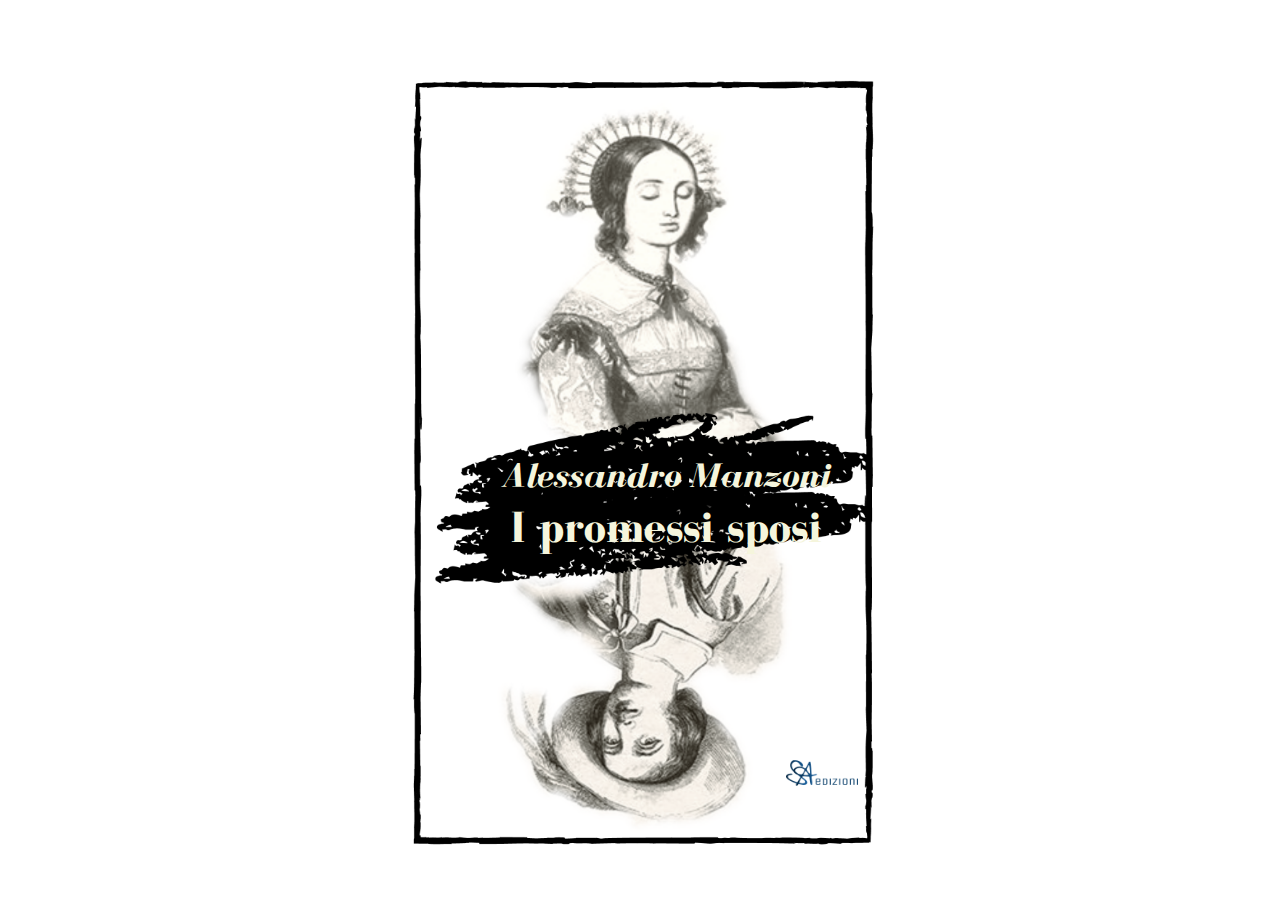
==== book cover - kindle dimensioni canva.html @ 3db3572e "asdf" ====
<hmtl>
    <head> 
        <meta charset="utf-8">
        <title> paper book cover </title>
        <link rel="stylesheet" type="text/css" href="stylesheet-kindle dimensioni canva.css"> 
        <style id="css" type="text/css" href="stylesheet.css"></style>
        <link rel="icon" href="logo-libro.png">
    </head>
<body>
   
    <div class="book-cover">
        <div class="text-cover">
        <p class="author"> Alessandro Manzoni</p>
        <p class="title">I promessi sposi</p>
        </div>
    <img class="cover-img" src="img/sfondo-kindle.png" alt="cover promessi sposi">
    <img class="logo" src="img/logo.png" alt="logo publishing house">
    </div>
   
    
</body>
</hmtl>
---- stylesheet-kindle dimensioni canva.css ----
@font-face
{font-family: BodoniFLF-BoldItalic;
        src: url('font/BodoniFLF-BoldItalic.ttf') format('truetype');}
@font-face 
{font-family: BodoniFLF-Bold;
        src: url('font/BodoniFLF-Bold.ttf') format('truetype');}





.book-cover{text-align: center;
            position: relative;
            margin-top:5%;
        }

.author{font-family: BodoniFLF-BoldItalic;
        font-size: 35px;
       
        text-align: center;      
        }

.title{font-family: BodoniFLF-Bold;
        font-size: 45px;
        margin-top: -30px;  
        text-align: center;    
        }

.text-cover{position: absolute; 
        white-space: nowrap;
        margin-top: 358px; 
        margin-left: 39%;
        color:beige;
        }

.logo{position: absolute;
        margin-top:53%;   
        margin-left:-9%; 
        width:80px;
        }

.cover-img{ text-align:center;
        width:512px; 
        height: 800px;
}


/*media queries for viewing the book cover from devices smaller than a computer*/
@media (width:1024px){.text-cover{margin-left: 35%;                   
                                  }

                      .logo{margin-top:71%;
                            margin-left:-12%; 
                            }
}
              
@media (max-width: 992px){ .text-cover{margin-left: 35%;                   
                                      }

                          .logo{margin-top:74%;   
                                margin-left:-12%; 
                                }

 }
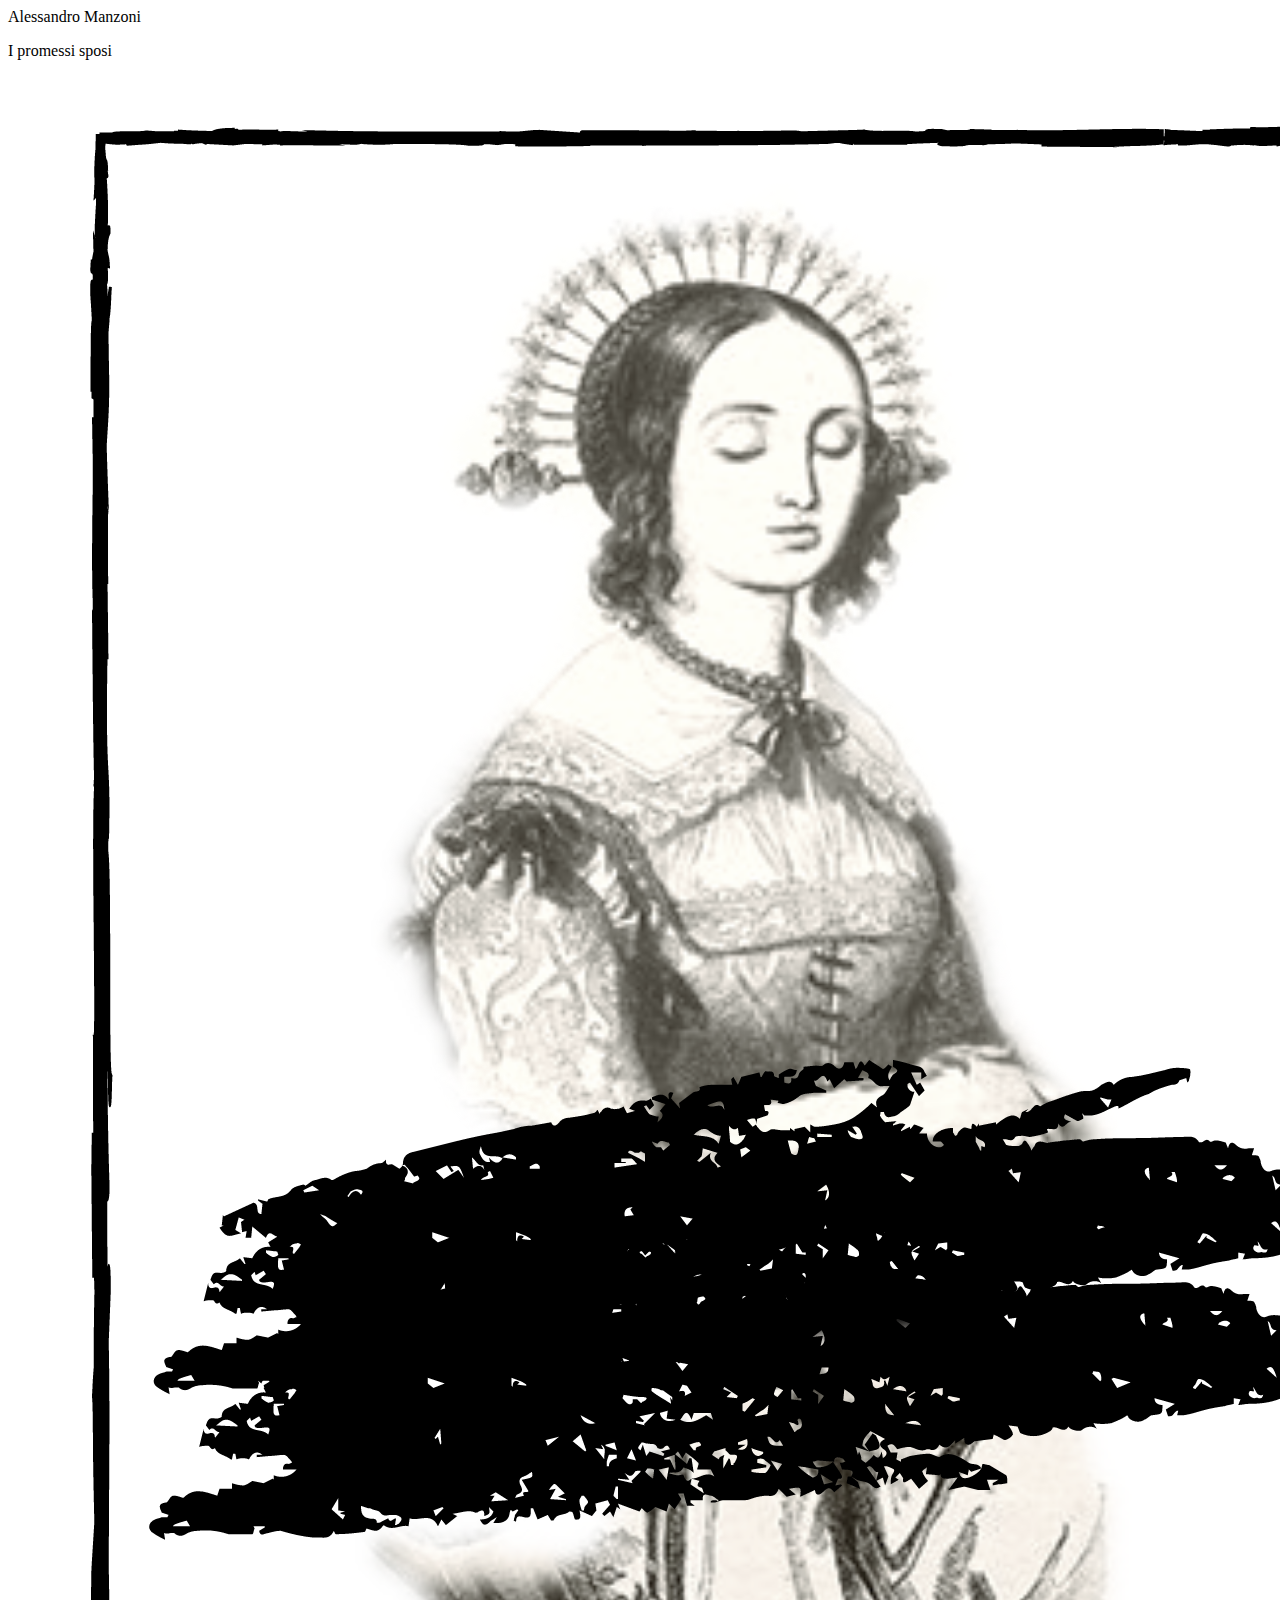
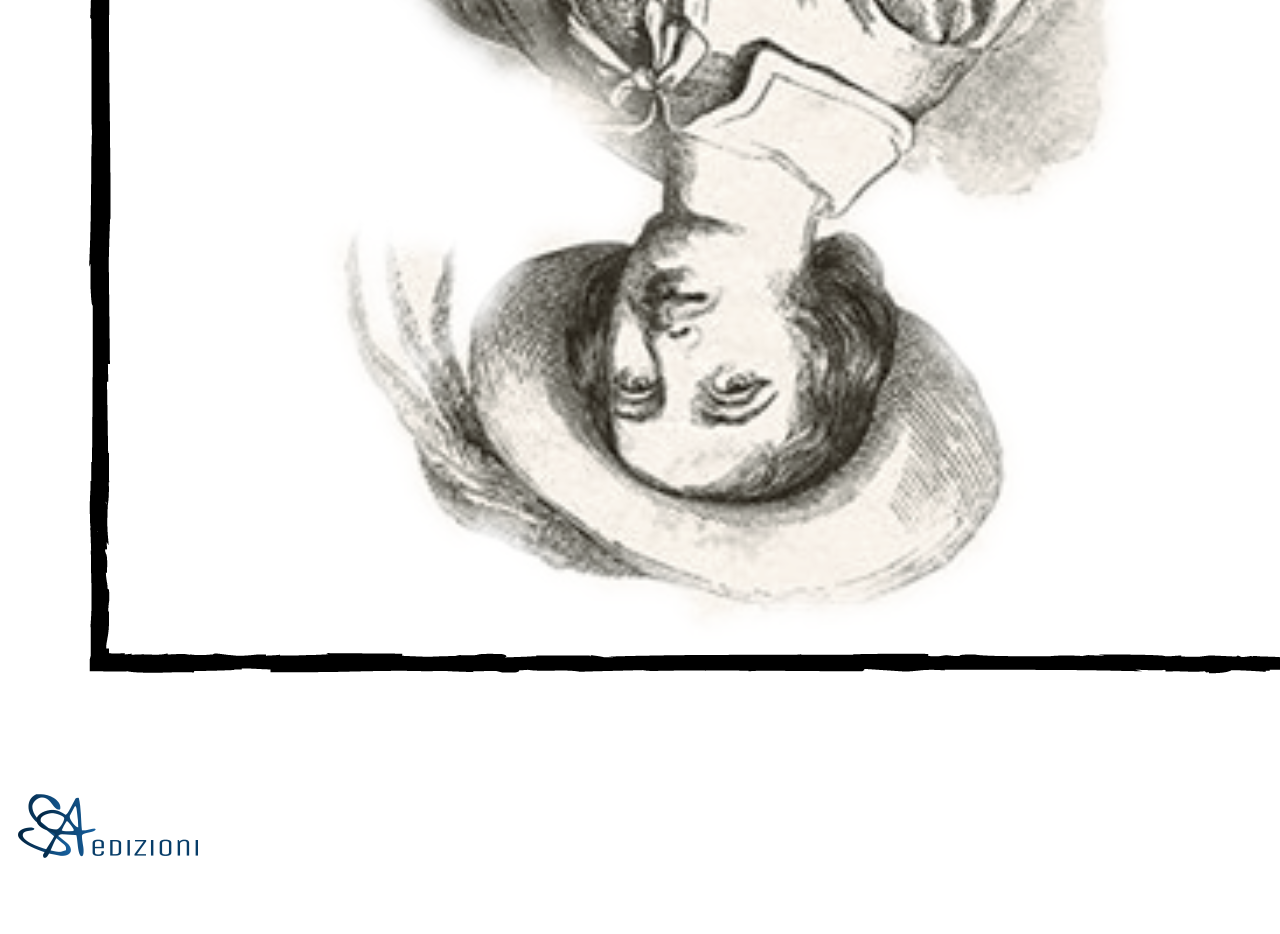
==== commit 3029b1f9: "ij" ====
--- a/book cover - kindle dimensioni canva.html
+++ b/book cover - kindle dimensioni canva.html
@@ -2,7 +2,7 @@
     <head> 
         <meta charset="utf-8">
         <title> paper book cover </title>
-        <link rel="stylesheet" type="text/css" href="stylesheet-kindle dimensioni canva.css"> 
+        <link rel="stylesheet" type="text/css" href="stylesheet-kindle2.css"> 
         <style id="css" type="text/css" href="stylesheet.css"></style>
         <link rel="icon" href="logo-libro.png">
     </head>
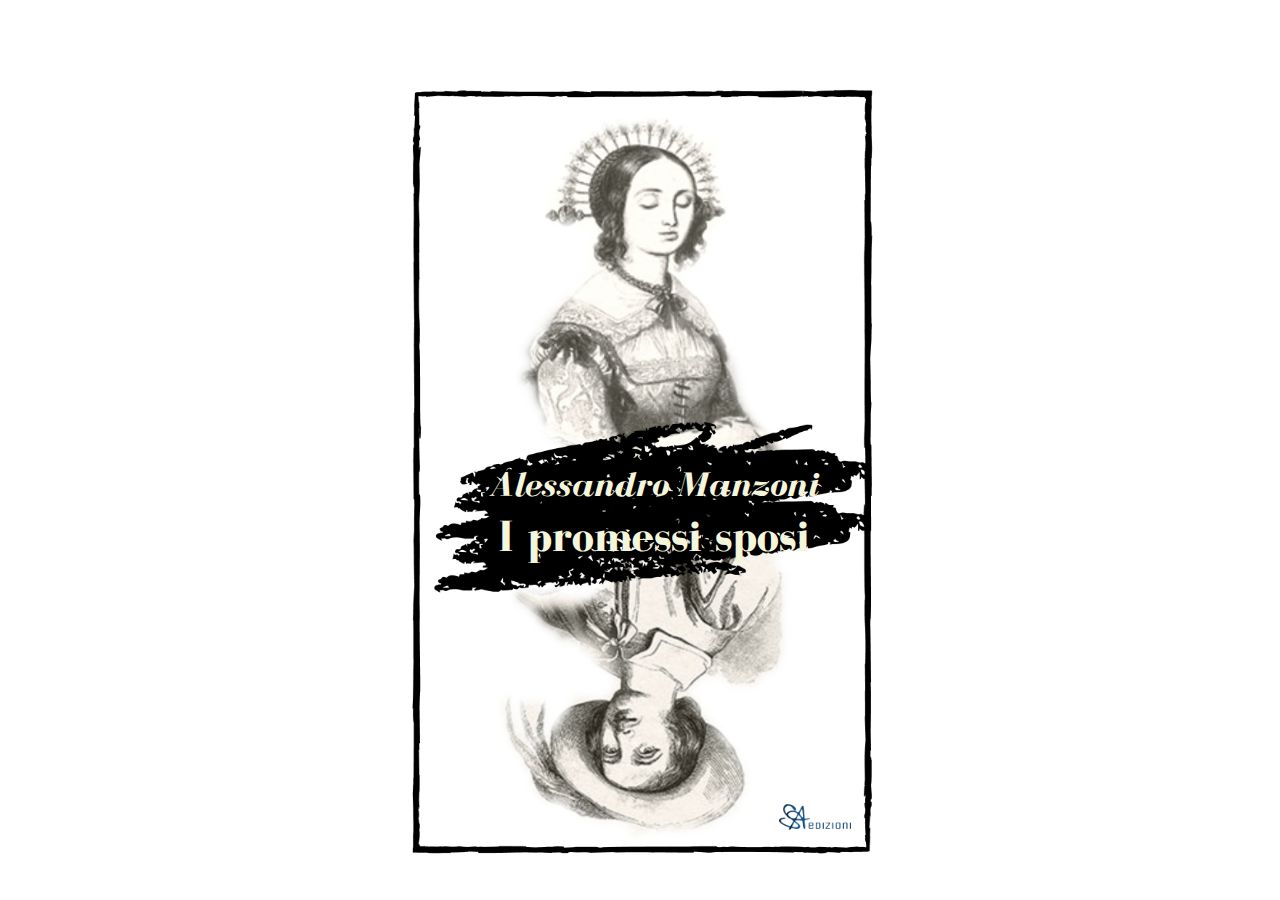
==== commit 0ecb0878: "lj" ====
--- a/book cover - kindle dimensioni canva.html
+++ b/book cover - kindle dimensioni canva.html
@@ -2,7 +2,7 @@
     <head> 
         <meta charset="utf-8">
         <title> paper book cover </title>
-        <link rel="stylesheet" type="text/css" href="stylesheet-kindle2.css"> 
+        <link rel="stylesheet" type="text/css" href="stylesheet-kindle.css"> 
         <style id="css" type="text/css" href="stylesheet.css"></style>
         <link rel="icon" href="logo-libro.png">
     </head>
--- a/stylesheet-kindle.css
+++ b/stylesheet-kindle.css
@@ -0,0 +1,51 @@
+@font-face
+{font-family: BodoniFLF-BoldItalic;
+        src: url('font/BodoniFLF-BoldItalic.ttf') format('truetype');}
+@font-face 
+{font-family: BodoniFLF-Bold;
+        src: url('font/BodoniFLF-Bold.ttf') format('truetype');}
+
+
+
+
+
+.book-cover{text-align: center;
+            margin-top:5%;
+            width: 750px;
+            position: absolute;
+            margin-left: 20%;
+	    margin-right: auto;
+	    padding: 0px;
+	/*useful properties to maintain fixed dimensions */
+        }
+
+.author{font-family: BodoniFLF-BoldItalic;
+        font-size: 35px;
+        text-align: center;      
+        }
+
+.title{font-family: BodoniFLF-Bold;
+        font-size: 45px;
+        margin-top: -30px;  
+        text-align: center;    
+        }
+
+.text-cover{position: absolute; 
+        white-space: nowrap;
+        margin-top: 358px; 
+        margin-left: 30%;
+        color:beige;
+        }
+
+.logo{position: absolute;
+        margin-top:94%;   
+        margin-left:-16%; 
+        width:80px;
+        }
+
+.cover-img{ text-align:center;
+        width:512px; 
+        height: 800px;
+}
+
+
